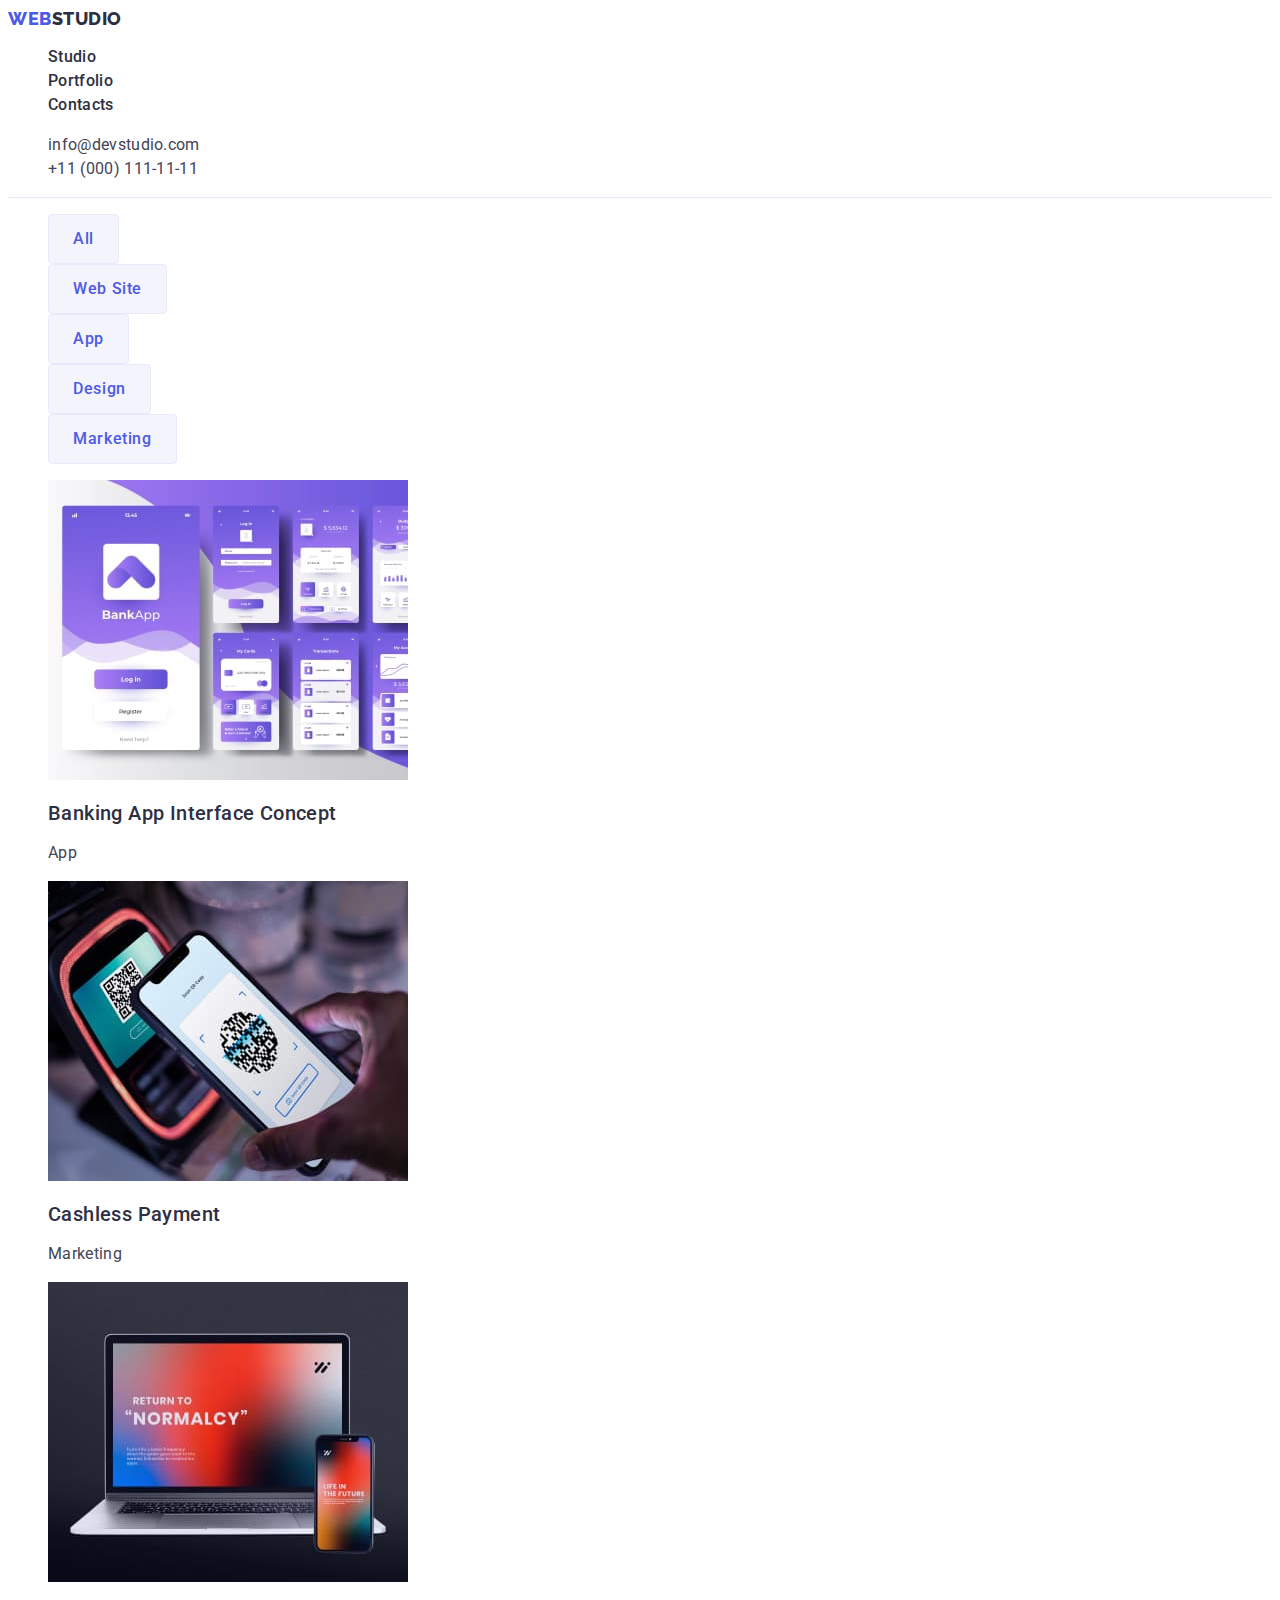
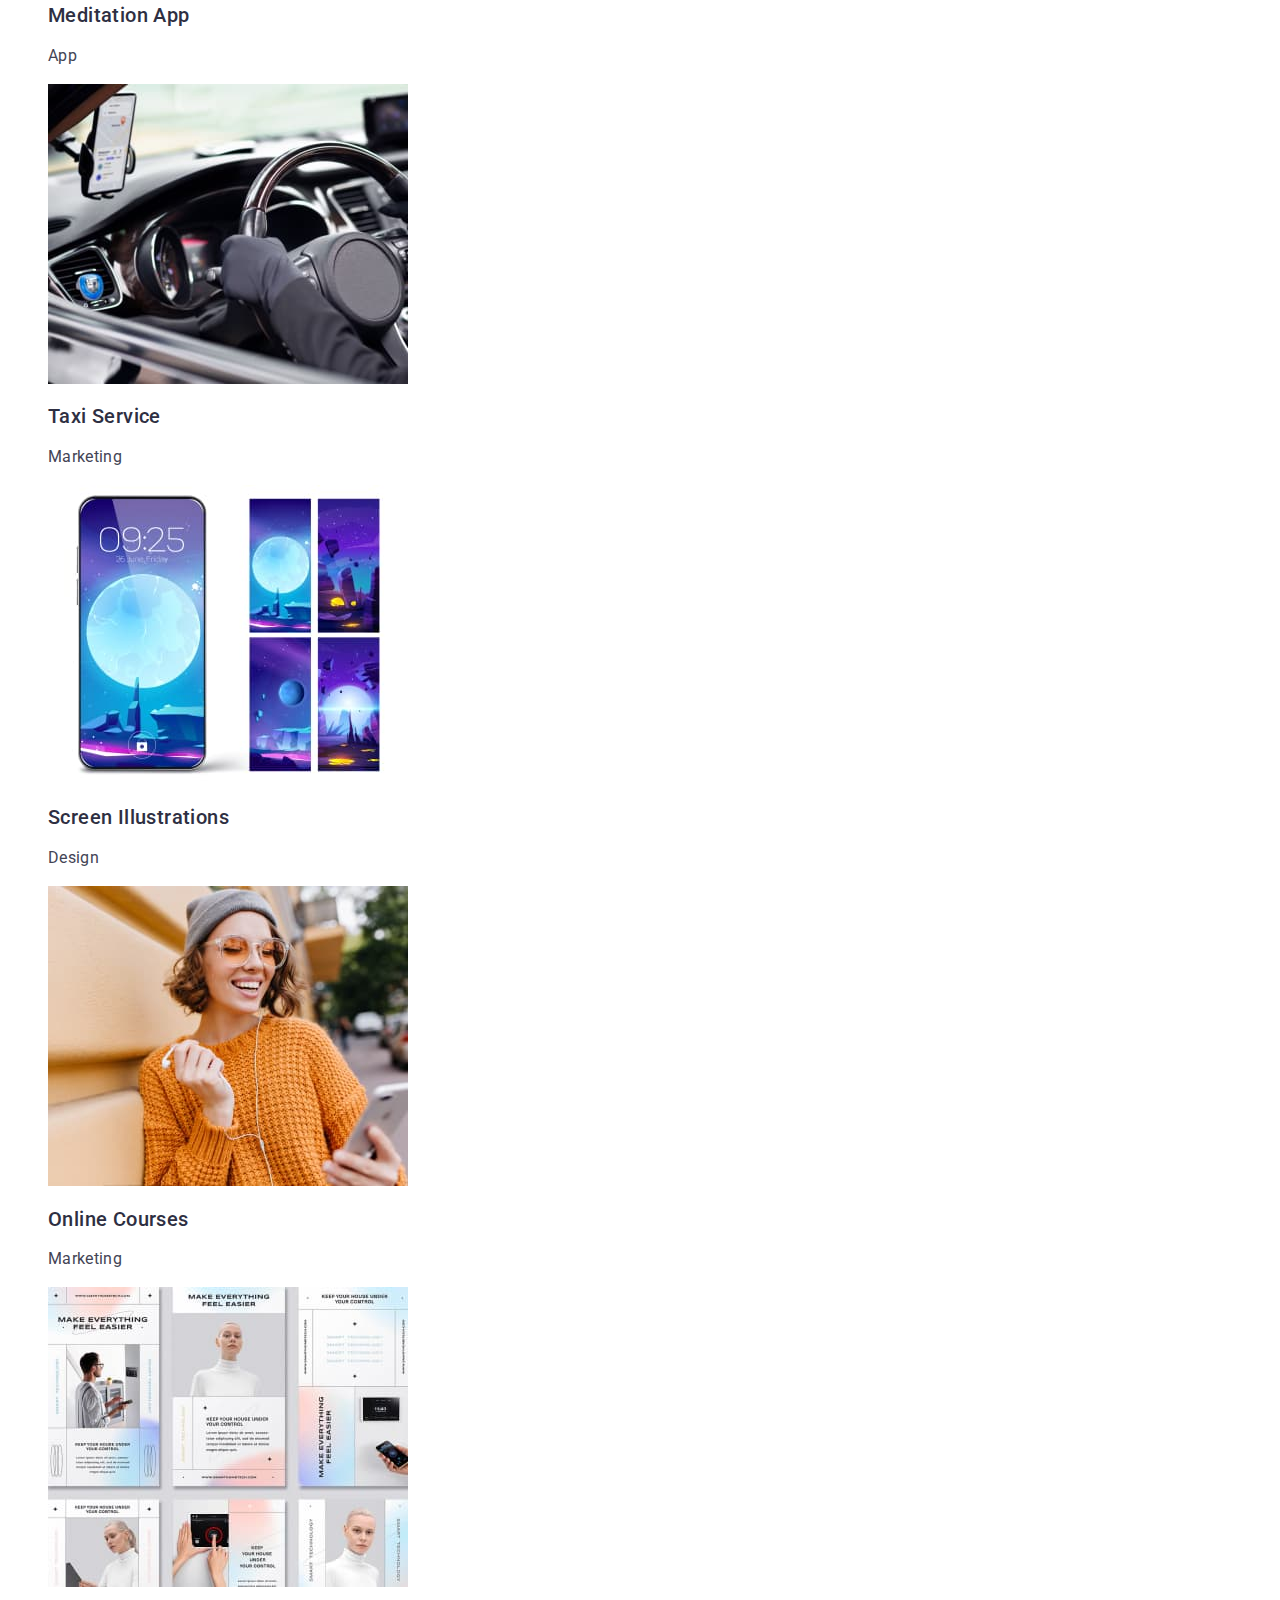
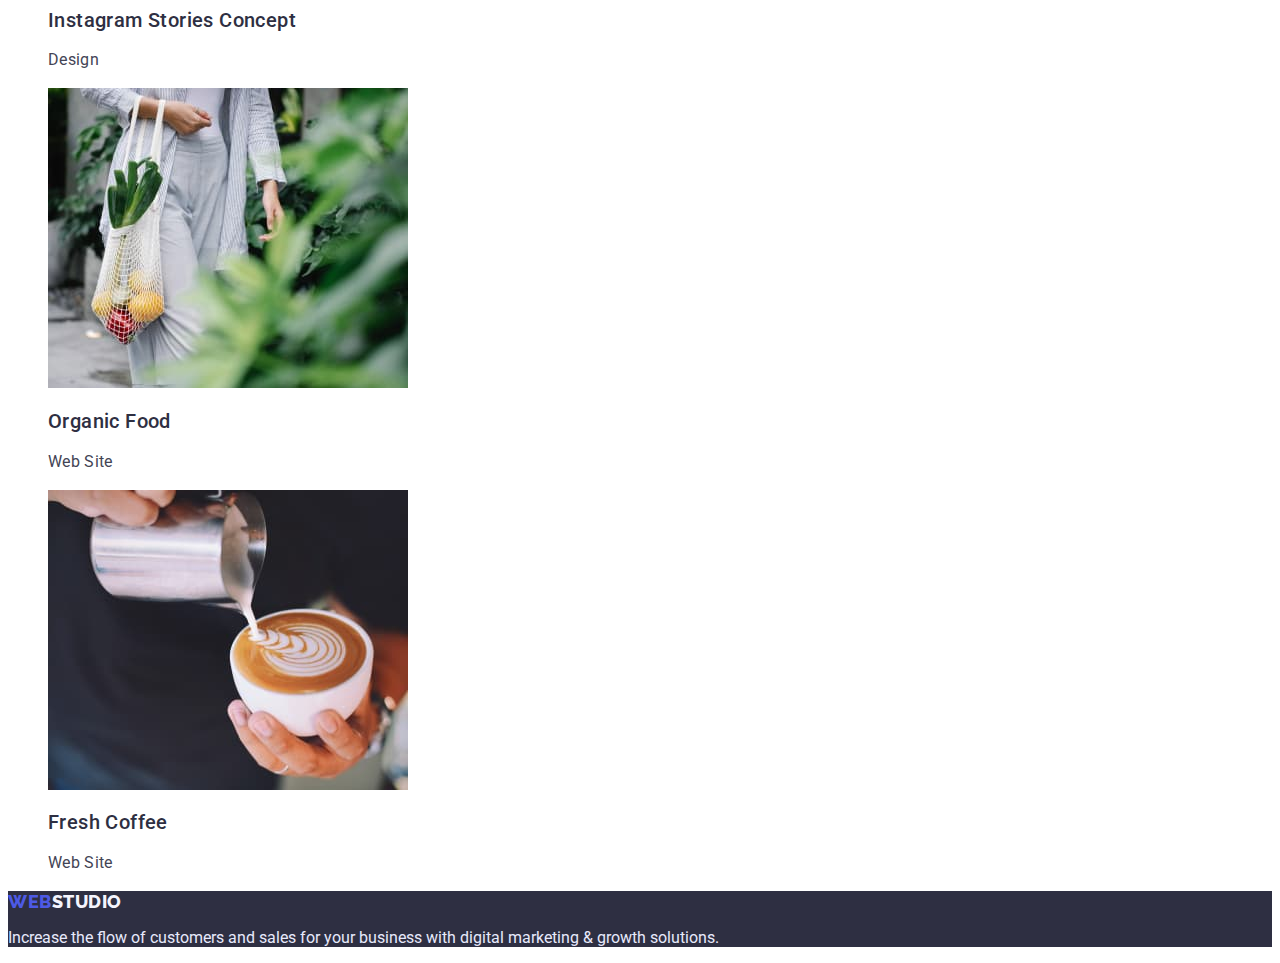
==== portfolio.html @ df905c13 "Initial commit" ====
<!DOCTYPE html>
<html lang="en">
  <head>
    <meta charset="UTF-8">
    <meta http-equiv="X-UA-Compatible" content="IE=edge">
    <meta name="viewport" content="width=device-width, initial-scale=1.0">
    <title>Portfolio</title>
    <link rel="preconnect" href="https://fonts.googleapis.com">
    <link rel="preconnect" href="https://fonts.gstatic.com" crossorigin>
    <link href="https://fonts.googleapis.com/css2?family=Raleway:wght@800&family=Roboto:wght@400;500;700;900&display=swap" rel="stylesheet">
    <link rel="stylesheet" href="./css/style.css">
  </head>
  <body>
    <header class="header">
      <nav class="navigation">
        <a href="./index.html" class="navigation-logo link"
          >Web<span class="head-logo">Studio</span></a>
        <ul class="navigation-list list">
          <li class="navigation-item">
            <a href="./index.html" class="navigation-link link">Studio</a>
          </li>
          <li class="navigation-item">
            <a href="./portfolio.html" class="navigation-link link"
              >Portfolio</a
            >
          </li>
          <li class="navigation-item">
            <a href="" class="navigation-link link">Contacts</a>
          </li>
        </ul>
      </nav>
      <address class="address">
        <ul class="address-list list">
          <li class="address-item">
            <a href="mailto:info@devstudio.com" class="address-link link mail"
              >info@devstudio.com</a
            >
          </li>
          <li class="address-item">
            <a href="tel:+110001111111" class="address-link link"
              >+11 (000) 111-11-11</a
            >
          </li>
        </ul>
      </address>
    </header>
    <main>
      <section class="examples">
        <h1 hidden class="examples-title">examples of work</h1>
        <ul class="examples-list list">
          <li class="examples-item">
            <button type="button" class="style-btn exampl-btn">All</button>
          </li>
          <li class="examples-item">
            <button type="button" class="style-btn exampl-btn">Web Site</button>
          </li>
          <li class="examples-item">
            <button type="button" class="style-btn exampl-btn">App</button>
          </li>
          <li class="examples-item">
            <button type="button" class="style-btn exampl-btn">Design</button>
          </li>
          <li class="examples-item">
            <button type="button" class="style-btn exampl-btn">
              Marketing
            </button>
          </li>
        </ul>

        <ul class="examples-work-list list">
          <li class="examples-work-item">
            <a href="" class="examples-work-link link">
                <img src="./images/bank.jpg" alt="bank application" width="360">
                <h2 class="examples-work-subtitle">
                  Banking App Interface Concept
                </h2>
                <p class="examples-work-descr">App</p>
            </a>
          </li>
          <li class="examples-work-item">
            <a href="" class="examples-work-link link">
                <img src="./images/scan.jpg" alt="the phone scans the QR code" width="360">
                <h2 class="examples-work-subtitle">Cashless Payment</h2>
                <p class="examples-work-descr">Marketing</p>
            </a>
          </li>
          <li class="examples-work-item">
            <a href="" class="examples-work-link link">
                <img src="./images/leptop-phone.jpg" alt="laptop and phone" width="360">
                <h2 class="examples-work-subtitle">Meditation App</h2>
                <p class="examples-work-descr">App</p>
            </a>
          </li>
          <li class="examples-work-item">
            <a href="" class="examples-work-link link">
                <img src="./images/car.jpg" alt="dashboard of the car" width="360">
                <h2 class="examples-work-subtitle">Taxi Service</h2>
                <p class="examples-work-descr">Marketing</p>
            </a>
          </li>
          <li class="examples-work-item">
            <a href="" class="examples-work-link link">
                <img src="./images/phonebackground.jpg" alt="phone background image" width="360">
                <h2 class="examples-work-subtitle">Screen Illustrations</h2>
                <p class="examples-work-descr">Design</p>
            </a>
          </li>
          <li class="examples-work-item">
            <a href="" class="examples-work-link link">
                <img src="./images/girl-headphone.jpg" alt="girl in headphones" width="360">
                <h2 class="examples-work-subtitle">Online Courses</h2>
                <p class="examples-work-descr">Marketing</p>
            </a>
          </li>
          <li class="examples-work-item">
            <a href="" class="examples-work-link link">
                <img src="./images/application.jpg" alt="application examples" width="360">
                <h2 class="examples-work-subtitle">
                  Instagram Stories Concept</h2>
                <p class="examples-work-descr">Design</p>
            </a>
          </li>
          <li class="examples-work-item">
            <a href="" class="examples-work-link link">
                <img src="./images/organic.jpg" alt="A girl with vegetables" width="360">
                <h2 class="examples-work-subtitle">Organic Food</h2>
                <p class="examples-work-descr">Web Site</p>
            </a>
          </li>
          <li class="examples-work-item">
            <a href="" class="examples-work-link link">
                <img src="./images/coffee.jpg" alt="a man makes coffee" width="360">
                <h2 class="examples-work-subtitle">Fresh Coffee</h2>
                <p class="examples-work-descr">Web Site</p>
            </a>
          </li>
        </ul>
      </section>
    </main>

    <footer class="footer">
      <a href="./index.html" class="navigation-logo link"
        >Web<span class="foot-logo">Studio</span></a
      >
      <p class="footer-descr">
        Increase the flow of customers and sales for your business with digital
        marketing & growth solutions.
      </p>
    </footer>
  </body>
</html>
---- css/style.css ----
:root{
    --color-iris: #4D5AE5;
    --color-ocean: #404BBF;
    --color-navy-blue: #2E2F42;
    --color-green: #31D0AA;
    --color-slate: #434455;
    --color-light-slate: #8E8F99;
    --color-cornflower: #E7E9FC;
    --color-cloud: #F4F4FD;
    --color-white: #FFFFFF;
}
body {
    font-family: 'Roboto', sans-serif;
    color: #434455;
}
.list{
    list-style: none;
}
.link{
    text-decoration: none;
}
/* header */
.header{
    background-color: var(--color-white);
    border-bottom: 1px solid var(--color-cornflower);
}
.navigation-logo{
    font-family: 'Raleway', sans-serif;
    font-weight: 800;
    font-size: 18px;
    line-height: 1.17;
    color:var(--color-iris);
    letter-spacing: 0.03em;
    text-transform: uppercase

}
.head-logo{
    color: var(--color-navy-blue);
}
.navigation-list{
    font-weight: 500;
    font-size: 16px;
    line-height: 1.5;
    letter-spacing: 0.02em
} 
.address{
    font-weight: 400;
    font-size: 16px;
    line-height: 1.5;
    font-style: normal;
    letter-spacing: 0.02em
}
.navigation-link{
    color: var(--color-navy-blue);
}
.address-link{
    color: var(--color-slate);
}
.navigation-link:hover,
.navigation-link:focus,
.address-link:hover,
.address-link:focus{
    color: var(--color-ocean);
}
/* hero */
.hero{
    background-color: var(--color-navy-blue);
}
.hero-title{
    font-weight: 700;
    font-size: 56px;
    line-height: 1.07;
    color: var(--color-white);
    text-align: center;
    letter-spacing: 0.02em
}
.style-btn{
    cursor: pointer;
    border: 0 none;
    border-radius: 4px;
    font-weight: 500;
    font-size: 16px;
    line-height: 1.5;
    font-family: 'Roboto', sans-serif;
    letter-spacing: 0.04em
}
.hero-btn{
    width: 169px;
    height: 56px;
    color: var(--color-white);
    background-color: var(--color-iris);
}
.hero-btn:hover,
.hero-btn:focus{
    background-color: var(--color-ocean);
}
/* section 2 */
.qulity,
.our-work{
    background-color: var(--color-white);
}
.quality-subtitle{
    font-weight: 500;
    font-size: 20px;
    line-height: 1.2;
    letter-spacing: 0.02em;
    color: #2E2F42;
}
.quality-descr{
    font-size: 16px;
    color: var(--color-slate);
    letter-spacing: 0.02em;
    line-height: 1.5;
}
/* section 3 */
.work-title{
    font-weight: 700;
    font-size: 36px;
    line-height: 1.11;
    text-align: center;
    letter-spacing: 0.02em;
    text-transform: capitalize;
    color: var(--color-navy-blue);
}
/* section 4 */
.team{
    background-color: var(--color-cloud);
}
.team-title{
    font-weight: 700;
    font-size: 36px;
    line-height: 1.11;
    text-align: center;
    letter-spacing: 0.02em;
    text-transform: capitalize;
    color: var(--color-navy-blue);
}
.team-subtitle{
    font-weight: 500;
    font-size: 20px;
    line-height: 1.2;
    letter-spacing: 0.02em;
    color: var(--color-navy-blue);

}
.team-item{
    background-color: var(--color-white);
}
.team-descr{
    color: var(--color-slate);
    font-size: 16px;
    line-height: 1.5;
    letter-spacing: 0.02em
}
/* footer */
.footer{
    background-color: var(--color-navy-blue);
}
.footer-descr{
    color: var(--color-cornflower);
}
.foot-logo{
    color: var(--color-cloud);
}


/* portfolio */
.exampl-btn{
    background-color: var(--color-cloud);
    color: var(--color-iris);
    padding: 12px 24px;
    border: 1px solid var(--color-cornflower);
}
.exampl-btn:hover,
.exampl-btn:focus{
    background-color: var(--color-ocean);
    color: var(--color-white);
}
.examples-work-subtitle{
    font-family: 'Roboto';
    font-weight: 500;
    font-size: 20px;
    line-height: 1.2;
    letter-spacing: 0.02em;
    color: var(--color-navy-blue);
}
.examples-work-descr{
    color: var(--color-slate);
    font-size: 16px;
    line-height: 1.5;
    letter-spacing: 0.02em;
}
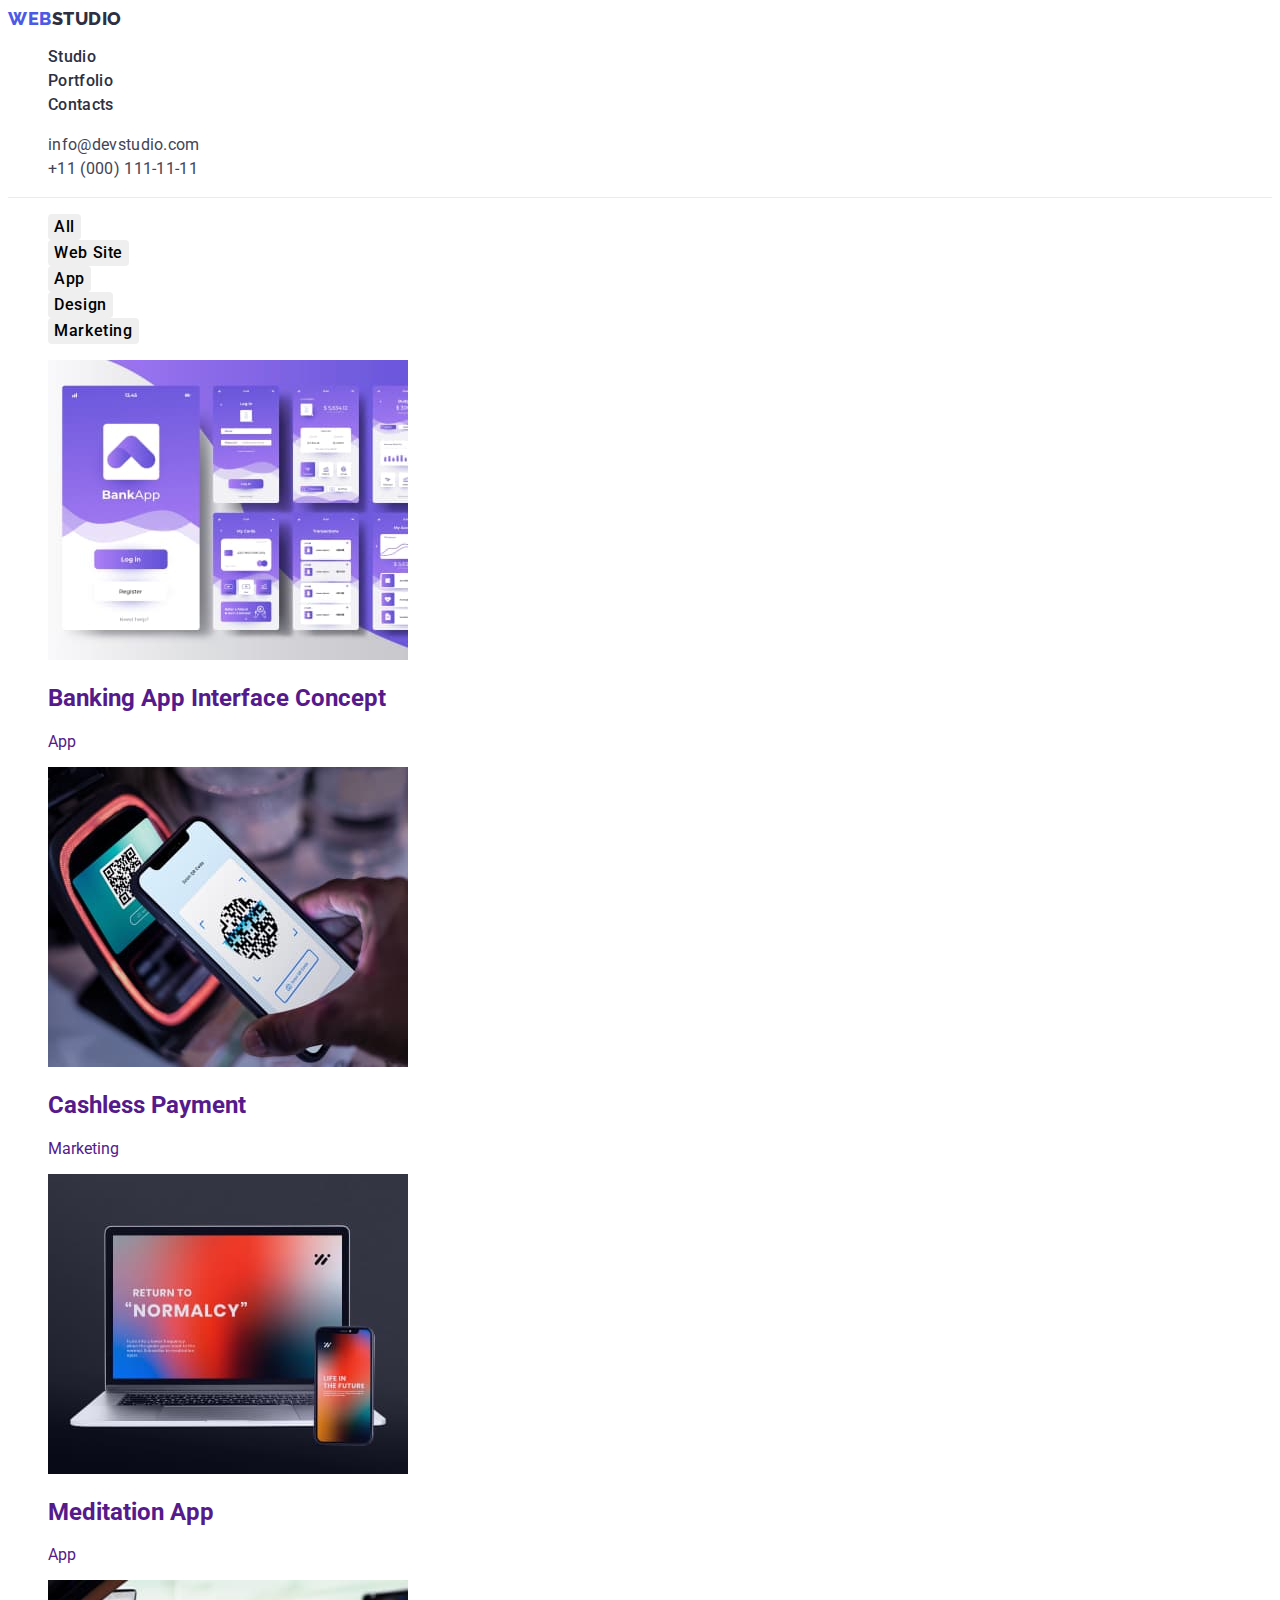
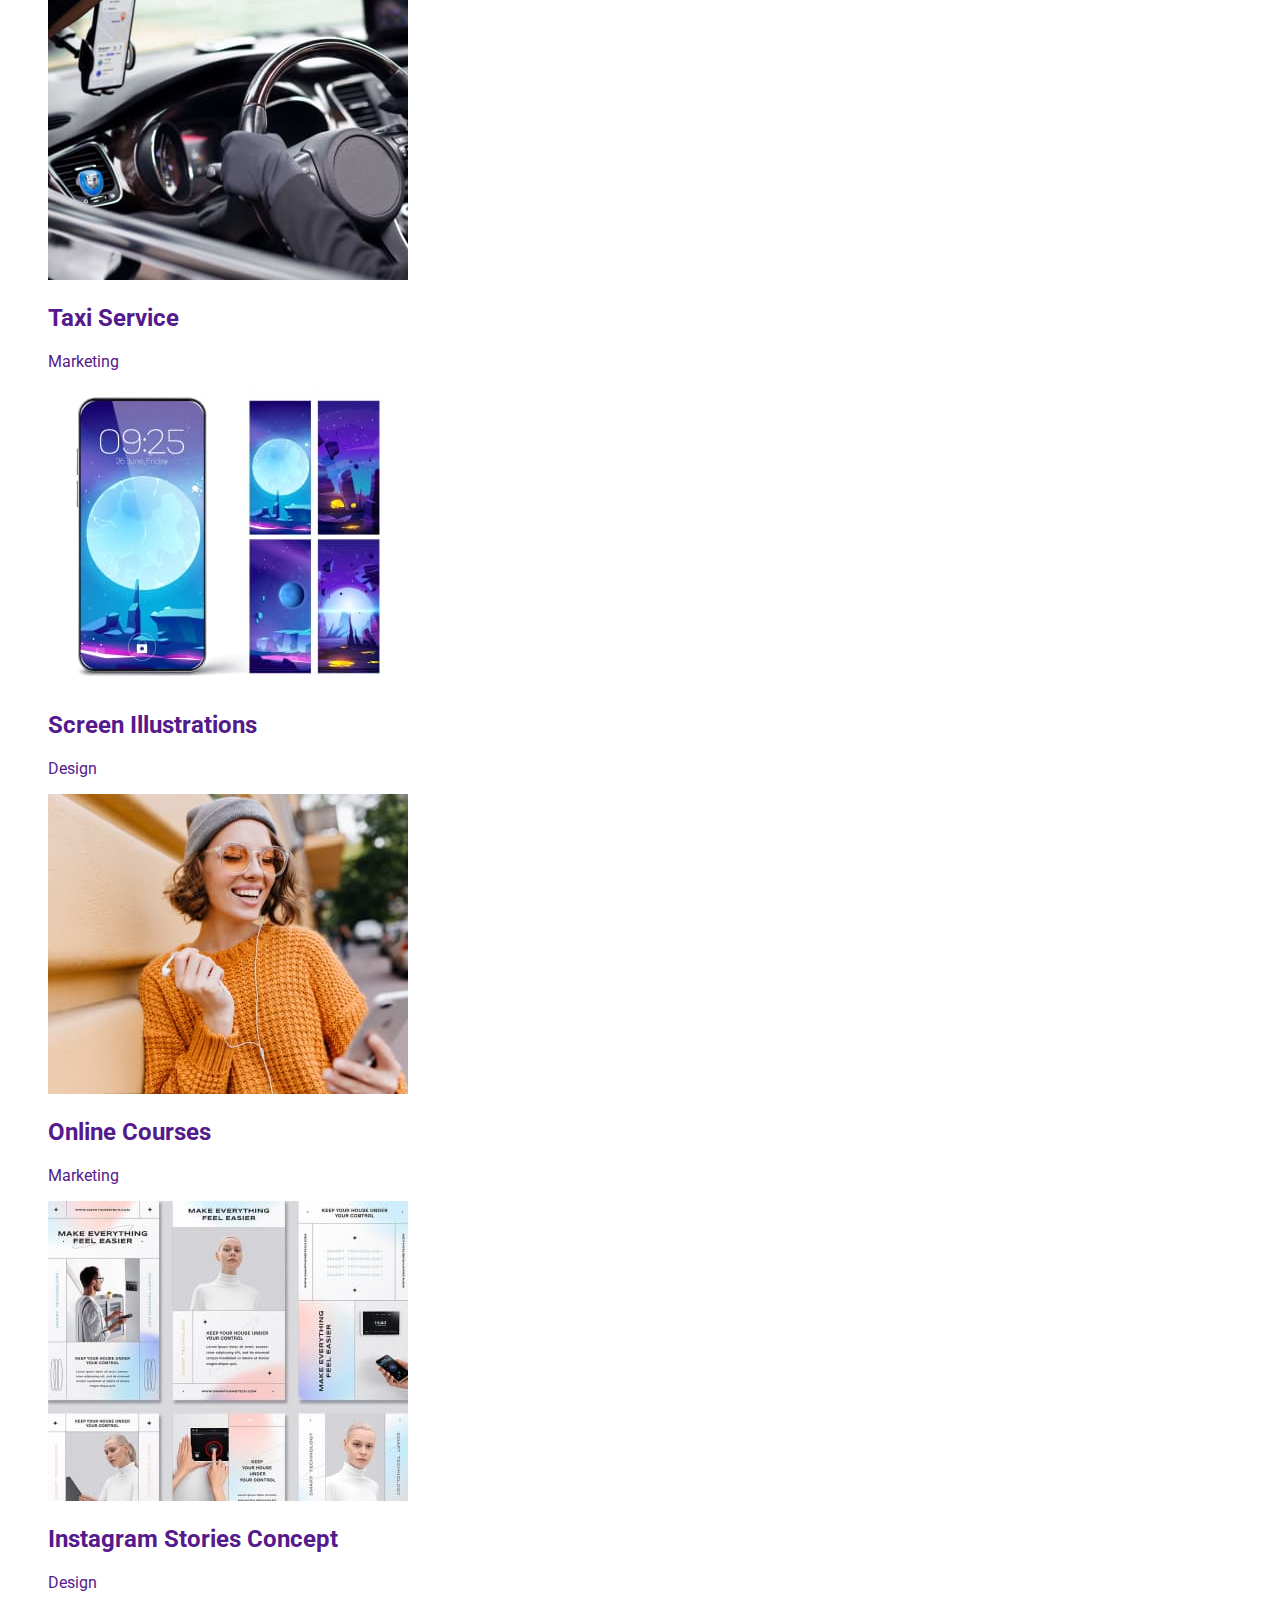
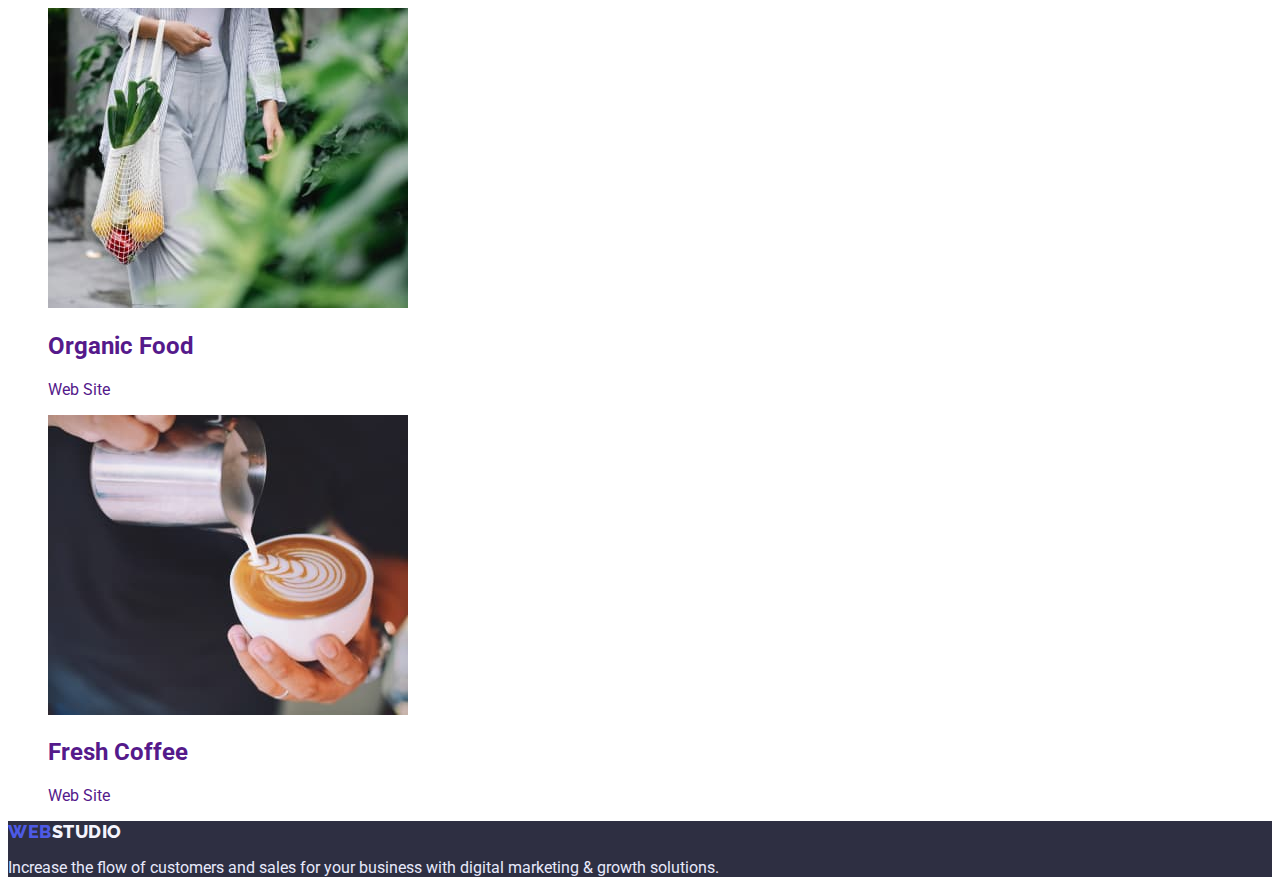
==== commit aa41af5f: "Update portfolio.html" ====
--- a/portfolio.html
+++ b/portfolio.html
@@ -1,67 +1,81 @@
 <!DOCTYPE html>
 <html lang="en">
   <head>
-    <meta charset="UTF-8">
-    <meta http-equiv="X-UA-Compatible" content="IE=edge">
-    <meta name="viewport" content="width=device-width, initial-scale=1.0">
+    <meta charset="UTF-8" />
+    <meta http-equiv="X-UA-Compatible" content="IE=edge" />
+    <meta name="viewport" content="width=device-width, initial-scale=1.0" />
     <title>Portfolio</title>
-    <link rel="preconnect" href="https://fonts.googleapis.com">
-    <link rel="preconnect" href="https://fonts.gstatic.com" crossorigin>
-    <link href="https://fonts.googleapis.com/css2?family=Raleway:wght@800&family=Roboto:wght@400;500;700;900&display=swap" rel="stylesheet">
-    <link rel="stylesheet" href="./css/style.css">
+    <link rel="preconnect" href="https://fonts.googleapis.com" />
+    <link rel="preconnect" href="https://fonts.gstatic.com" crossorigin />
+    <link
+      href="https://fonts.googleapis.com/css2?family=Raleway:wght@800&family=Roboto:wght@400;500;700;900&display=swap"
+      rel="stylesheet"
+    />
+    <link
+      rel="stylesheet"
+      href="https://cdnjs.cloudflare.com/ajax/libs/modern-normalize/1.1.0/modern-normalize.min.css"
+      integrity="sha512-wpPYUAdjBVSE4KJnH1VR1HeZfpl1ub8YT/NKx4PuQ5NmX2tKuGu6U/JRp5y+Y8XG2tV+wKQpNHVUX03MfMFn9Q=="
+      crossorigin="anonymous"
+      referrerpolicy="no-referrer"
+    />
+    <link rel="stylesheet" href="./css/style.css" />
   </head>
   <body>
     <header class="header">
-      <nav class="navigation">
-        <a href="./index.html" class="navigation-logo link"
-          >Web<span class="head-logo">Studio</span></a>
-        <ul class="navigation-list list">
-          <li class="navigation-item">
-            <a href="./index.html" class="navigation-link link">Studio</a>
-          </li>
-          <li class="navigation-item">
-            <a href="./portfolio.html" class="navigation-link link"
-              >Portfolio</a
-            >
-          </li>
-          <li class="navigation-item">
-            <a href="" class="navigation-link link">Contacts</a>
-          </li>
-        </ul>
-      </nav>
-      <address class="address">
-        <ul class="address-list list">
-          <li class="address-item">
-            <a href="mailto:info@devstudio.com" class="address-link link mail"
-              >info@devstudio.com</a
-            >
-          </li>
-          <li class="address-item">
-            <a href="tel:+110001111111" class="address-link link"
-              >+11 (000) 111-11-11</a
-            >
-          </li>
-        </ul>
-      </address>
+      <div class="container head-nav">
+        <nav class="navigation">
+          <a href="./index.html" class="navigation-logo link"
+            >Web<span class="head-logo">Studio</span></a
+          >
+          <ul class="navigation-list list">
+            <li class="navigation-item">
+              <a href="./index.html" class="navigation-link link">Studio</a>
+            </li>
+            <li class="navigation-item">
+              <a href="./portfolio.html" class="navigation-link link accent"
+                >Portfolio</a
+              >
+            </li>
+            <li class="navigation-item">
+              <a href="" class="navigation-link link">Contacts</a>
+            </li>
+          </ul>
+        </nav>
+        <address class="address">
+          <ul class="address-list list">
+            <li class="address-item">
+              <a href="mailto:info@devstudio.com" class="address-link link"
+                >info@devstudio.com</a
+              >
+            </li>
+            <li class="address-item">
+              <a href="tel:+110001111111" class="address-link link"
+                >+11 (000) 111-11-11</a
+              >
+            </li>
+          </ul>
+        </address>
+      </div>
     </header>
     <main>
-      <section class="examples">
+        <section class="examples">
+        <div class="container">
         <h1 hidden class="examples-title">examples of work</h1>
         <ul class="examples-list list">
           <li class="examples-item">
-            <button type="button" class="style-btn exampl-btn">All</button>
-          </li>
-          <li class="examples-item">
-            <button type="button" class="style-btn exampl-btn">Web Site</button>
-          </li>
-          <li class="examples-item">
-            <button type="button" class="style-btn exampl-btn">App</button>
-          </li>
-          <li class="examples-item">
-            <button type="button" class="style-btn exampl-btn">Design</button>
-          </li>
-          <li class="examples-item">
-            <button type="button" class="style-btn exampl-btn">
+            <button type="button" class="style-btn example-btn">All</button>
+          </li>
+          <li class="examples-item">
+            <button type="button" class="style-btn example-btn">Web Site</button>
+          </li>
+          <li class="examples-item">
+            <button type="button" class="style-btn example-btn">App</button>
+          </li>
+          <li class="examples-item">
+            <button type="button" class="style-btn example-btn">Design</button>
+          </li>
+          <li class="examples-item">
+            <button type="button" class="style-btn example-btn">
               Marketing
             </button>
           </li>
@@ -70,82 +84,134 @@
         <ul class="examples-work-list list">
           <li class="examples-work-item">
             <a href="" class="examples-work-link link">
-                <img src="./images/bank.jpg" alt="bank application" width="360">
-                <h2 class="examples-work-subtitle">
-                  Banking App Interface Concept
-                </h2>
-                <p class="examples-work-descr">App</p>
-            </a>
-          </li>
-          <li class="examples-work-item">
-            <a href="" class="examples-work-link link">
-                <img src="./images/scan.jpg" alt="the phone scans the QR code" width="360">
-                <h2 class="examples-work-subtitle">Cashless Payment</h2>
-                <p class="examples-work-descr">Marketing</p>
-            </a>
-          </li>
-          <li class="examples-work-item">
-            <a href="" class="examples-work-link link">
-                <img src="./images/leptop-phone.jpg" alt="laptop and phone" width="360">
-                <h2 class="examples-work-subtitle">Meditation App</h2>
-                <p class="examples-work-descr">App</p>
-            </a>
-          </li>
-          <li class="examples-work-item">
-            <a href="" class="examples-work-link link">
-                <img src="./images/car.jpg" alt="dashboard of the car" width="360">
-                <h2 class="examples-work-subtitle">Taxi Service</h2>
-                <p class="examples-work-descr">Marketing</p>
-            </a>
-          </li>
-          <li class="examples-work-item">
-            <a href="" class="examples-work-link link">
-                <img src="./images/phonebackground.jpg" alt="phone background image" width="360">
-                <h2 class="examples-work-subtitle">Screen Illustrations</h2>
-                <p class="examples-work-descr">Design</p>
-            </a>
-          </li>
-          <li class="examples-work-item">
-            <a href="" class="examples-work-link link">
-                <img src="./images/girl-headphone.jpg" alt="girl in headphones" width="360">
-                <h2 class="examples-work-subtitle">Online Courses</h2>
-                <p class="examples-work-descr">Marketing</p>
-            </a>
-          </li>
-          <li class="examples-work-item">
-            <a href="" class="examples-work-link link">
-                <img src="./images/application.jpg" alt="application examples" width="360">
-                <h2 class="examples-work-subtitle">
-                  Instagram Stories Concept</h2>
-                <p class="examples-work-descr">Design</p>
-            </a>
-          </li>
-          <li class="examples-work-item">
-            <a href="" class="examples-work-link link">
-                <img src="./images/organic.jpg" alt="A girl with vegetables" width="360">
-                <h2 class="examples-work-subtitle">Organic Food</h2>
-                <p class="examples-work-descr">Web Site</p>
-            </a>
-          </li>
-          <li class="examples-work-item">
-            <a href="" class="examples-work-link link">
-                <img src="./images/coffee.jpg" alt="a man makes coffee" width="360">
-                <h2 class="examples-work-subtitle">Fresh Coffee</h2>
-                <p class="examples-work-descr">Web Site</p>
+              <img src="./images/bank.jpg" alt="bank application" width="360" />
+              <div class="in-card">
+                <h2 class="examples-subtitle">
+                Banking App Interface Concept
+              </h2>
+              <p class="examples-descr">App</p>
+            </div>
+            </a>
+          </li>
+          <li class="examples-work-item">
+            <a href="" class="examples-work-link link">
+              <img
+                src="./images/scan.jpg"
+                alt="the phone scans the QR code"
+                width="360"
+              />
+              <div class="in-card">
+                <h2 class="examples-subtitle">Cashless Payment</h2>
+              <p class="examples-descr">Marketing</p>
+              </div>
+            </a>
+          </li>
+          <li class="examples-work-item">
+            <a href="" class="examples-work-link link">
+              <img
+                src="./images/leptop-phone.jpg"
+                alt="laptop and phone"
+                width="360"
+              />
+              <div class="in-card">
+                <h2 class="examples-subtitle">Meditation App</h2>
+              <p class="examples-descr">App</p>
+              </div>
+            </a>
+          </li>
+          <li class="examples-work-item">
+            <a href="" class="examples-work-link link">
+              <img
+                src="./images/car.jpg"
+                alt="dashboard of the car"
+                width="360"
+              />
+              <div class="in-card">
+                <h2 class="examples-subtitle">Taxi Service</h2>
+              <p class="examples-descr">Marketing</p>
+              </div>
+            </a>
+          </li>
+          <li class="examples-work-item">
+            <a href="" class="examples-work-link link">
+              <img
+                src="./images/phonebackground.jpg"
+                alt="phone background image"
+                width="360"
+              />
+              <div class="in-card">
+                <h2 class="examples-subtitle">Screen Illustrations</h2>
+              <p class="examples-descr">Design</p>
+              </div>
+            </a>
+          </li>
+          <li class="examples-work-item">
+            <a href="" class="examples-work-link link">
+              <img
+                src="./images/girl-headphone.jpg"
+                alt="girl in headphones"
+                width="360"
+              />
+              <div class="in-card">
+                <h2 class="examples-subtitle">Online Courses</h2>
+              <p class="examples-descr">Marketing</p>
+              </div>
+            </a>
+          </li>
+          <li class="examples-work-item">
+            <a href="" class="examples-work-link link">
+              <img
+                src="./images/application.jpg"
+                alt="application examples"
+                width="360"
+              />
+              <div class="in-card">
+                <h2 class="examples-subtitle">Instagram Stories Concept</h2>
+              <p class="examples-descr">Design</p>
+              </div>
+            </a>
+          </li>
+          <li class="examples-work-item">
+            <a href="" class="examples-work-link link">
+              <img
+                src="./images/organic.jpg"
+                alt="A girl with vegetables"
+                width="360"
+              />
+              <div class="in-card">
+                <h2 class="examples-subtitle">Organic Food</h2>
+              <p class="examples-descr">Web Site</p>
+              </div>
+            </a>
+          </li>
+          <li class="examples-work-item">
+            <a href="" class="examples-work-link link">
+              <img
+                src="./images/coffee.jpg"
+                alt="a man makes coffee"
+                width="360"
+              />
+              <div class="in-card">
+                <h2 class="examples-subtitle">Fresh Coffee</h2>
+              <p class="examples-descr">Web Site</p>
+              </div>
             </a>
           </li>
         </ul>
+        </div>
       </section>
     </main>
 
     <footer class="footer">
-      <a href="./index.html" class="navigation-logo link"
-        >Web<span class="foot-logo">Studio</span></a
-      >
-      <p class="footer-descr">
-        Increase the flow of customers and sales for your business with digital
-        marketing & growth solutions.
-      </p>
+      <div class="container">
+        <a href="./index.html" class="navigation-logo link"
+          >Web<span class="foot-logo">Studio</span></a
+        >
+        <p class="footer-descr">
+          Increase the flow of customers and sales for your business with
+          digital marketing & growth solutions.
+        </p>
+      </div>
     </footer>
   </body>
 </html>
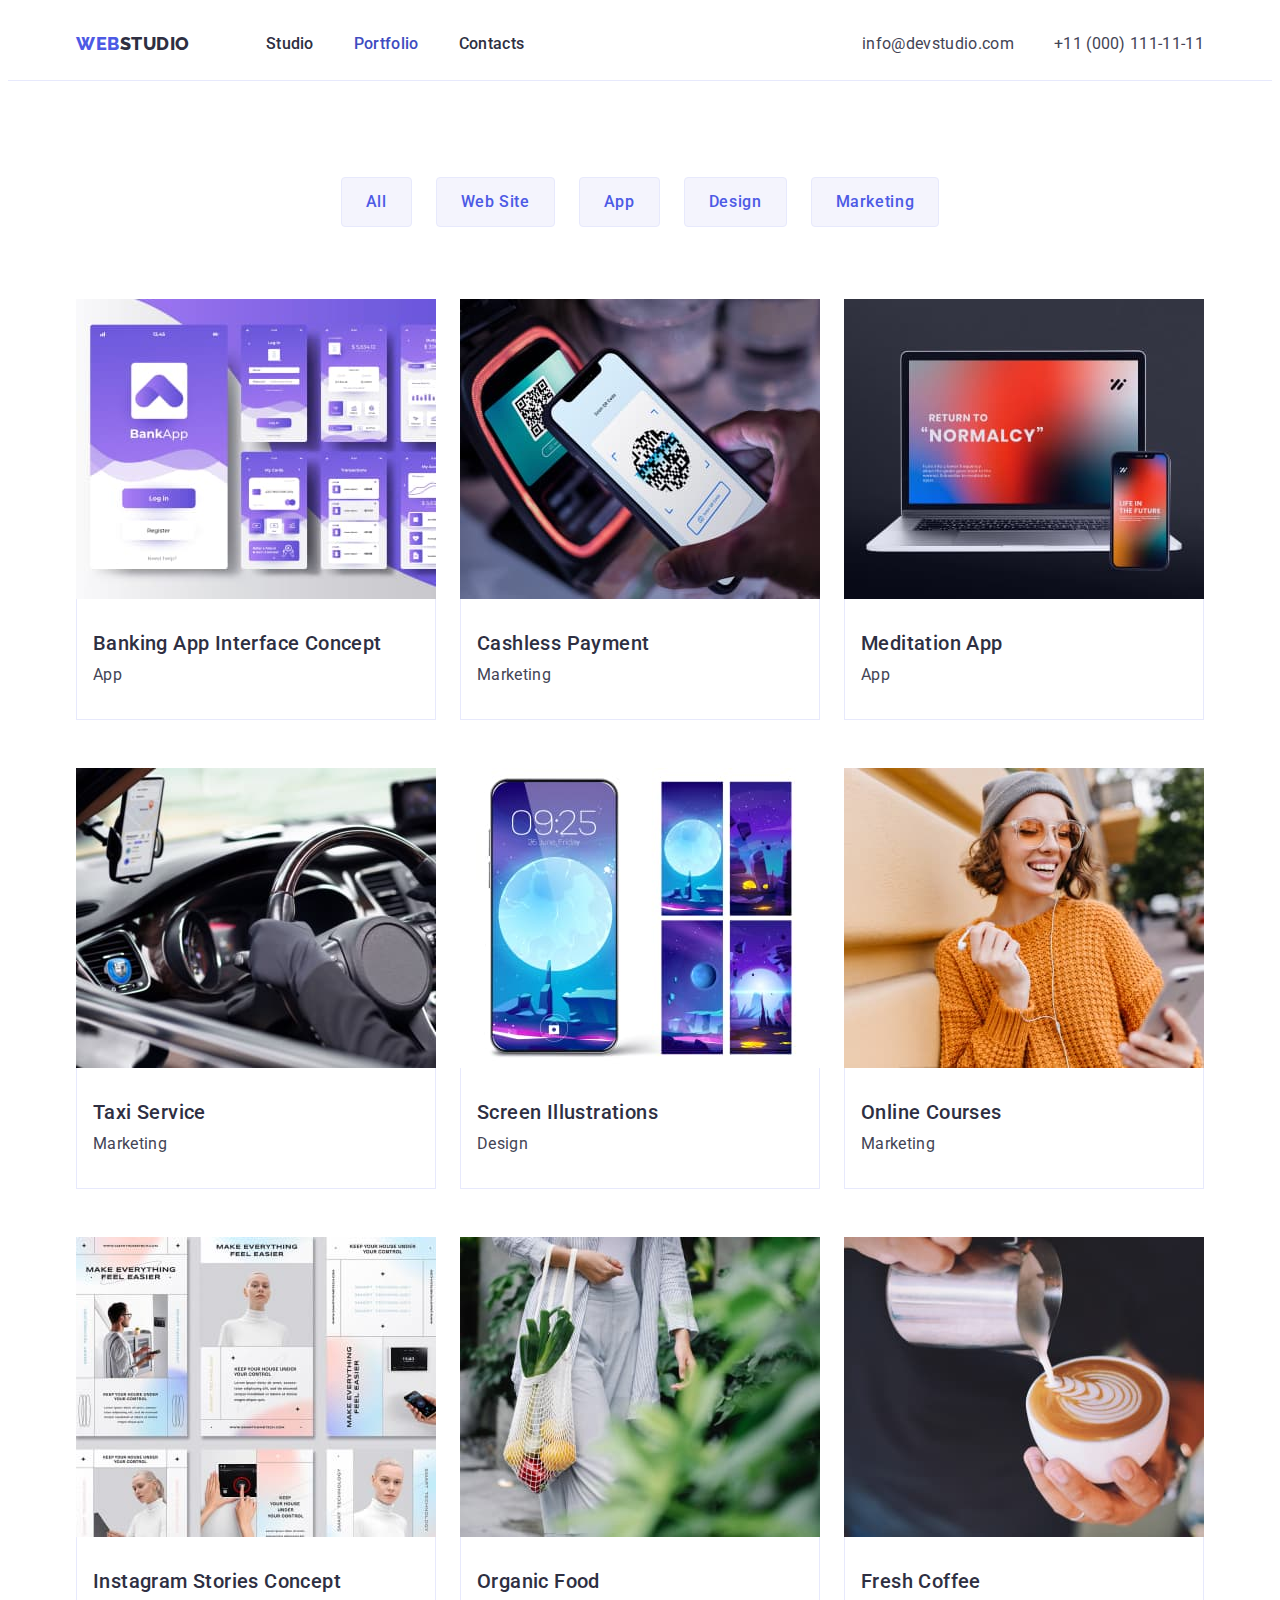
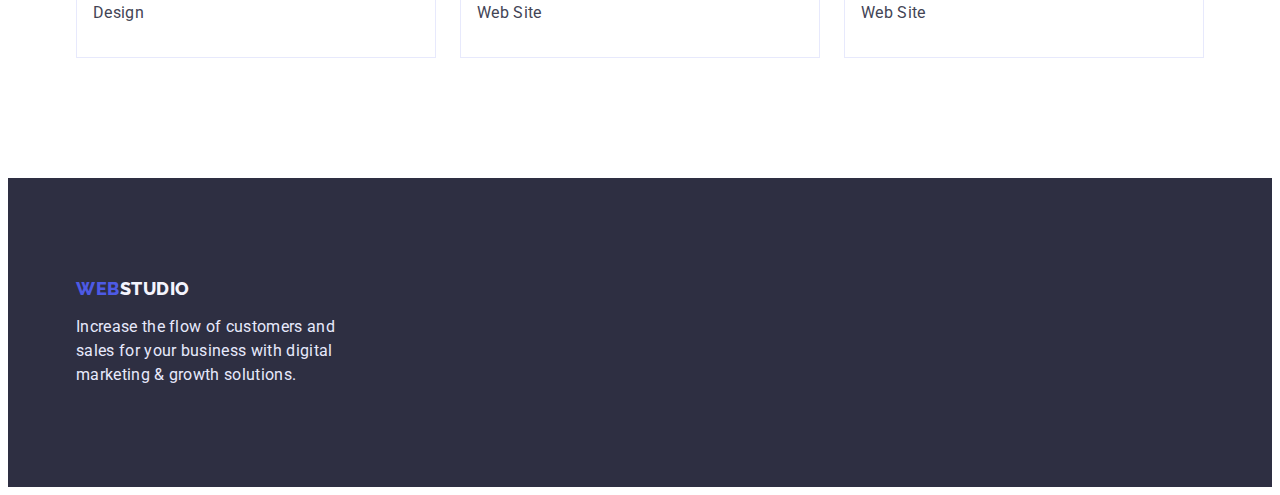
==== commit 5c73d319: "Update portfolio.html" ====
--- a/portfolio.html
+++ b/portfolio.html
@@ -60,7 +60,7 @@
     <main>
         <section class="examples">
         <div class="container">
-        <h1 hidden class="examples-title">examples of work</h1>
+        <h1  class="examples-title visually-hidden">examples of work</h1>
         <ul class="examples-list list">
           <li class="examples-item">
             <button type="button" class="style-btn example-btn">All</button>
--- a/css/style.css
+++ b/css/style.css
@@ -9,6 +9,16 @@
     --color-cloud: #F4F4FD;
     --color-white: #FFFFFF;
 }
+html {
+    box-sizing: border-box;
+}
+
+*,
+::before,
+::after {
+    box-sizing: inherit;
+    /* outline: 1px solid teal */
+}
 body {
     font-family: 'Roboto', sans-serif;
     color: #434455;
@@ -19,10 +29,47 @@
 .link{
     text-decoration: none;
 }
+h1,h2,h3,h4,h5,h6,ul,ol,p {
+    margin: 0;
+    padding: 0;
+}
+.container {
+    margin: 0 auto;
+    padding: 0 15px;
+    width: 1158px;
+}
+.section{
+    padding-top: 120px;
+    padding-bottom: 120px;
+}
+
+img,a {
+    display: block;
+}
+.visually-hidden {
+  position: absolute;
+  width: 1px;
+  height: 1px;
+  margin: -1px;
+  border: 0;
+  padding: 0;
+  
+  white-space: nowrap;
+  clip-path: inset(100%);
+  clip: rect(0 0 0 0);
+  overflow: hidden;
+}
 /* header */
 .header{
-    background-color: var(--color-white);
     border-bottom: 1px solid var(--color-cornflower);
+    padding: 24px 0;
+}
+.head-nav{
+    display: flex;
+}
+.navigation{
+    display: flex;
+    align-items: center;
 }
 .navigation-logo{
     font-family: 'Raleway', sans-serif;
@@ -31,30 +78,45 @@
     line-height: 1.17;
     color:var(--color-iris);
     letter-spacing: 0.03em;
-    text-transform: uppercase
-
+    text-transform: uppercase;
+}
+.navigation .navigation-logo{
+    margin-right: 76px;
 }
 .head-logo{
     color: var(--color-navy-blue);
+    display: contents;
 }
 .navigation-list{
-    font-weight: 500;
-    font-size: 16px;
-    line-height: 1.5;
-    letter-spacing: 0.02em
+    display: flex;
+}
+.navigation-item:not(:last-child){
+    margin-right: 40px;
 } 
+.navigation-link{
+    color: var(--color-navy-blue);
+    font-weight: 500;
+    font-size: 16px;
+    line-height: 1.5;
+    letter-spacing: 0.02em;
+}
 .address{
-    font-weight: 400;
-    font-size: 16px;
-    line-height: 1.5;
-    font-style: normal;
-    letter-spacing: 0.02em
-}
-.navigation-link{
-    color: var(--color-navy-blue);
+    margin-left: auto;
+}
+.address-item:not(:last-child){
+    margin-right: 40px;
 }
 .address-link{
     color: var(--color-slate);
+    font-weight: 400;
+    font-size: 16px;
+    line-height: 1.5;
+    font-style: normal;
+    letter-spacing: 0.02em;
+}
+.address-list{
+    display: flex; 
+    justify-content: space-between;
 }
 .navigation-link:hover,
 .navigation-link:focus,
@@ -62,17 +124,23 @@
 .address-link:focus{
     color: var(--color-ocean);
 }
+.accent{
+    color: var(--color-ocean);
+}
 /* hero */
 .hero{
     background-color: var(--color-navy-blue);
+    padding: 188px 0;
+    text-align: center;
 }
 .hero-title{
     font-weight: 700;
     font-size: 56px;
     line-height: 1.07;
     color: var(--color-white);
-    text-align: center;
-    letter-spacing: 0.02em
+    letter-spacing: 0.02em;
+
+    margin-bottom: 48px;
 }
 .style-btn{
     cursor: pointer;
@@ -82,22 +150,29 @@
     font-size: 16px;
     line-height: 1.5;
     font-family: 'Roboto', sans-serif;
-    letter-spacing: 0.04em
+    letter-spacing: 0.04em;
 }
 .hero-btn{
-    width: 169px;
-    height: 56px;
+    padding: 16px 32px;
     color: var(--color-white);
     background-color: var(--color-iris);
+    box-shadow: 0px 4px 4px rgba(0, 0, 0, 0.15);
 }
 .hero-btn:hover,
 .hero-btn:focus{
     background-color: var(--color-ocean);
 }
 /* section 2 */
-.qulity,
-.our-work{
-    background-color: var(--color-white);
+.quality{
+        padding-bottom: 0;
+}
+.quality-list{
+    display: flex;
+    align-items: flex-start;
+    gap: 24px;
+}
+.quality-item{
+    flex-basis: calc((100% - 72px) / 4);;
 }
 .quality-subtitle{
     font-weight: 500;
@@ -105,6 +180,8 @@
     line-height: 1.2;
     letter-spacing: 0.02em;
     color: #2E2F42;
+
+    margin-bottom: 8px;
 }
 .quality-descr{
     font-size: 16px;
@@ -121,7 +198,17 @@
     letter-spacing: 0.02em;
     text-transform: capitalize;
     color: var(--color-navy-blue);
-}
+
+    margin-bottom: 72px;
+}
+.work-list{
+    display: flex;
+    justify-content: space-between;
+}
+.work-item:not(:last-child){
+    margin-right: 24px;
+}
+
 /* section 4 */
 .team{
     background-color: var(--color-cloud);
@@ -134,6 +221,26 @@
     letter-spacing: 0.02em;
     text-transform: capitalize;
     color: var(--color-navy-blue);
+
+    margin-bottom: 72px;
+}
+.team-list{
+    display: flex;
+    align-items: flex-start;
+}
+.team-item{
+    background-color: var(--color-white);
+    width: 264px;
+}
+.team-item:not(:last-child){
+    margin-right: 24px;
+}
+.team-item > img{
+    max-width: 100%;
+}
+.box{
+    padding: 32px 16px;
+    text-align: center;
 }
 .team-subtitle{
     font-weight: 500;
@@ -142,9 +249,7 @@
     letter-spacing: 0.02em;
     color: var(--color-navy-blue);
 
-}
-.team-item{
-    background-color: var(--color-white);
+    margin-bottom: 8px;
 }
 .team-descr{
     color: var(--color-slate);
@@ -155,38 +260,75 @@
 /* footer */
 .footer{
     background-color: var(--color-navy-blue);
+    padding: 100px 0;
+}
+.footer .navigation-logo{
+    display: inline-block;
+    margin-bottom: 16px;
 }
 .footer-descr{
     color: var(--color-cornflower);
+    width: 264px;
+    line-height: 1.5;
+    letter-spacing: 0.02em;
+    color: #E7E9FC;
 }
 .foot-logo{
     color: var(--color-cloud);
-}
-
-
+    display: contents;
+}
 /* portfolio */
-.exampl-btn{
+.examples{
+    padding: 96px 0 120px 0;
+}
+.examples-list{
+    display: flex;
+    justify-content: center;
+    margin-bottom: 72px;
+}
+.examples-item:not(:last-child){
+    margin-right: 24px;
+}
+.example-btn{
     background-color: var(--color-cloud);
     color: var(--color-iris);
     padding: 12px 24px;
     border: 1px solid var(--color-cornflower);
 }
-.exampl-btn:hover,
-.exampl-btn:focus{
+.example-btn:hover,
+.example-btn:focus{
     background-color: var(--color-ocean);
     color: var(--color-white);
-}
-.examples-work-subtitle{
+    box-shadow: 0px 3px 1px rgba(0, 0, 0, 0.1), 0px 2px 1px rgba(0, 0, 0, 0.08), 0px 2px 2px rgba(0, 0, 0, 0.12);
+}
+.examples-work-list{
+    display: flex;
+    flex-wrap: wrap;
+    row-gap: 48px;
+    column-gap: 24px;
+}
+.examples-work-item{
+    flex-basis: calc((100% - 48px) / 3);
+}
+.examples-subtitle{
     font-family: 'Roboto';
     font-weight: 500;
     font-size: 20px;
     line-height: 1.2;
     letter-spacing: 0.02em;
     color: var(--color-navy-blue);
-}
-.examples-work-descr{
+
+    margin-bottom: 8px;
+}
+.examples-descr{
     color: var(--color-slate);
     font-size: 16px;
     line-height: 1.5;
     letter-spacing: 0.02em;
-}
+}.in-card{
+    border-bottom: 1px solid var(--color-cornflower);
+    border-left: 1px solid var(--color-cornflower);
+    border-right: 1px solid var(--color-cornflower);
+
+    padding: 32px 16px 32px 16px;
+}
